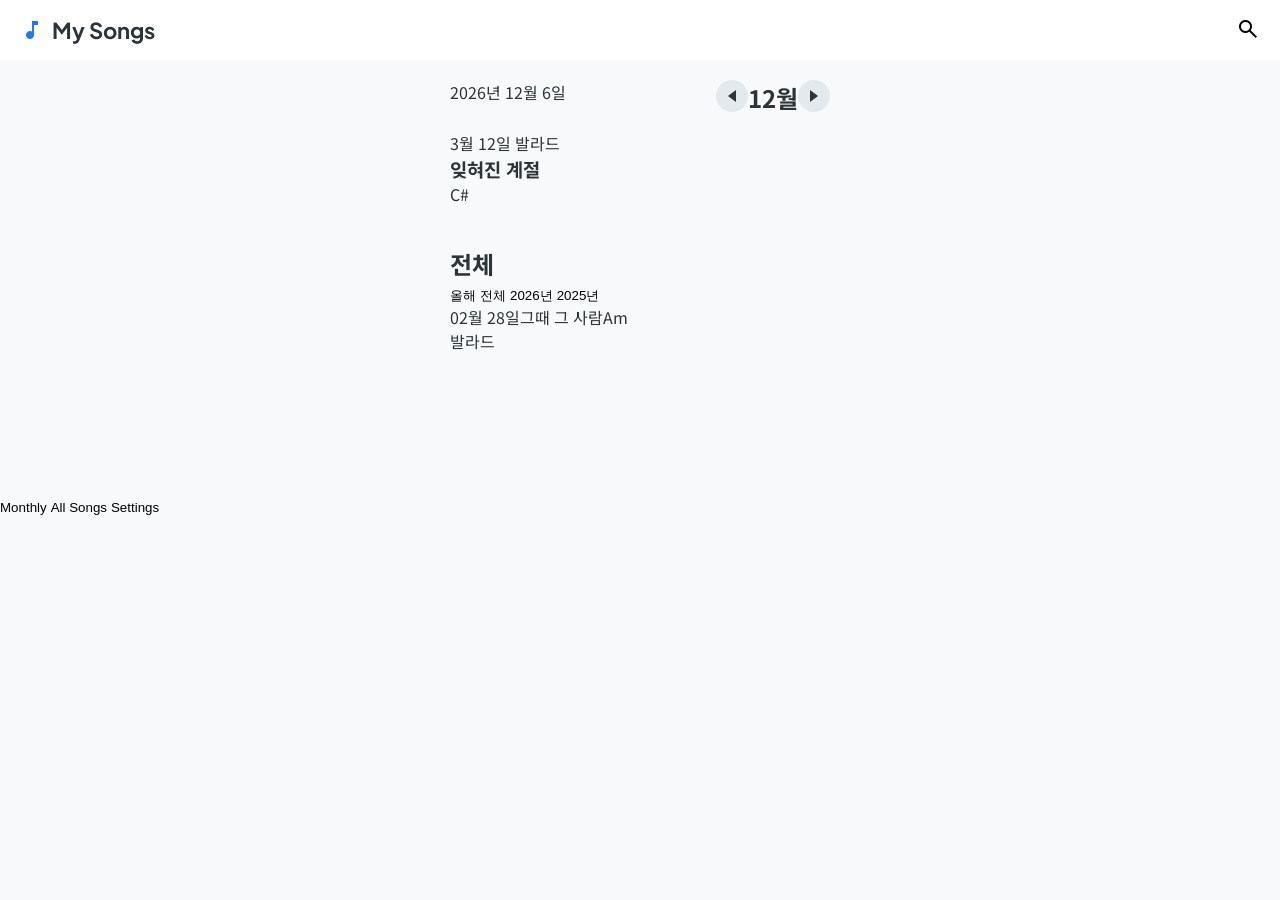
==== ocarina.html @ 4f63441b "index페이지 통로로 수정, 오카리나 페이지파일 생성" ====
<!DOCTYPE html>
<html lang="ko">

<head>
  <meta charset="utf-8" />
  <meta name="viewport" content="width=device-width, initial-scale=1.0" />

  <!-- Fonts -->
  <link
    href="https://fonts.googleapis.com/css2?family=Plus+Jakarta+Sans:wght@700;800&family=Noto+Sans+KR:wght@400;500;700&display=swap"
    rel="stylesheet" />
  <link href="https://fonts.googleapis.com/css2?family=Material+Symbols+Outlined" rel="stylesheet" />

  <link rel="stylesheet" href="css/reset.css" />
  <link rel="stylesheet" href="css/common.css" />
  <link rel="stylesheet" href="css/ocarina.css" />
</head>

<body>

  <header class="header">
    <div class="header-left">
      <span class="material-symbols-outlined icon">music_note</span>
      <h1>My Songs</h1>
    </div>
    <button class="icon-btn">
      <span class="material-symbols-outlined">search</span>
    </button>
  </header>

  <main class="container">

    <!-- 이번 달 -->
    <section>
      <div class="section-header">
        <span id="today-date">2026년 3월 23일</span>
        <div class="row">
          <span class="triangle-left"></span>
          <h2 id="this-month">3월</h2>
          <span class="triangle-right"></span>
        </div>
      </div>

      <div class="card-list">
        <div class="song-card">
          <div>
            <div class="meta">
              <span class="date">3월 12일</span>
              <span class="badge">발라드</span>
            </div>
            <h3>잊혀진 계절</h3>
          </div>
          <span class="key">C#</span>
        </div>
      </div>
    </section>

    <!-- 전체 -->
    <section class="all-section">
      <h2>전체</h2>

      <div class="tabs">
        <button class="active">올해</button>
        <button>전체</button>
        <button>2026년</button>
        <button>2025년</button>
      </div>

      <div class="table-list">
        <div class="row">
          <div class="col-left">
            <p class="date">02월 28일</p>
            <p class="genre">발라드</p>
          </div>
          <div class="col-center">그때 그 사람</div>
          <div class="col-right">Am</div>
        </div>
      </div>
    </section>

  </main>

  <nav class="bottom-nav">
    <button>Monthly</button>
    <button class="active">All Songs</button>
    <button>Settings</button>
  </nav>

  <script src="js/ocarina.js"></script>
</body>

</html>
---- css/common.css ----
.row {display: flex; flex-direction: row;}
.col {display: flex; flex-direction: column;}
---- css/ocarina.css ----
/* 기본 */
body {
  font-family: "Noto Sans KR", sans-serif;
  margin: 0;
  background: #f8f9fb;
  color: #2c3437;
}

/* 헤더 */
.header {
  position: sticky;
  top: 0;
  background: #fff;
  padding: 16px 20px;
  display: flex;
  justify-content: space-between;
  align-items: center;
}

.header-left {
  display: flex;
  align-items: center;
  gap: 8px;
}

.header h1 {
  font-family: "Plus Jakarta Sans";
  font-size: 22px;
}

.icon {
  color: #2279ed;
}

.icon-btn {
  background: none;
  border: none;
  cursor: pointer;
}

/* 레이아웃 */
.container {
  max-width: 420px;
  margin: 0 auto;
  padding-bottom: 120px;
}

section {
  padding: 20px;
}

.section-header {
  display: flex;
  justify-content: space-between;
  margin-bottom: 16px;
}

/* 공통 아이콘 */
.triangle-left,
.triangle-right {
  width: 32px;
  height: 32px;
  display: inline-flex;
  align-items: center;
  justify-content: center;
  border-radius: 50%;
  background: #e3e9ed;
  position: relative;
  cursor: pointer;
}

/* 삼각형 공통 */
.triangle-left::before,
.triangle-right::before {
  content: "";
  width: 0;
  height: 0;
  border-style: solid;
}

/* 왼쪽 (◀) */
.triangle-left::before {
  border-width: 6px 8px 6px 0;
  border-color: transparent #2c3437 transparent transparent;
}

/* 오른쪽 (▶) */
.triangle-right::before {
  border-width: 6px 0 6px 8px;
  border-color: transparent transparent transparent #2c3437;
}

/* 카드 */
.card-list {
  display: flex;
  flex-direction: column;
  gap: 12px;
}
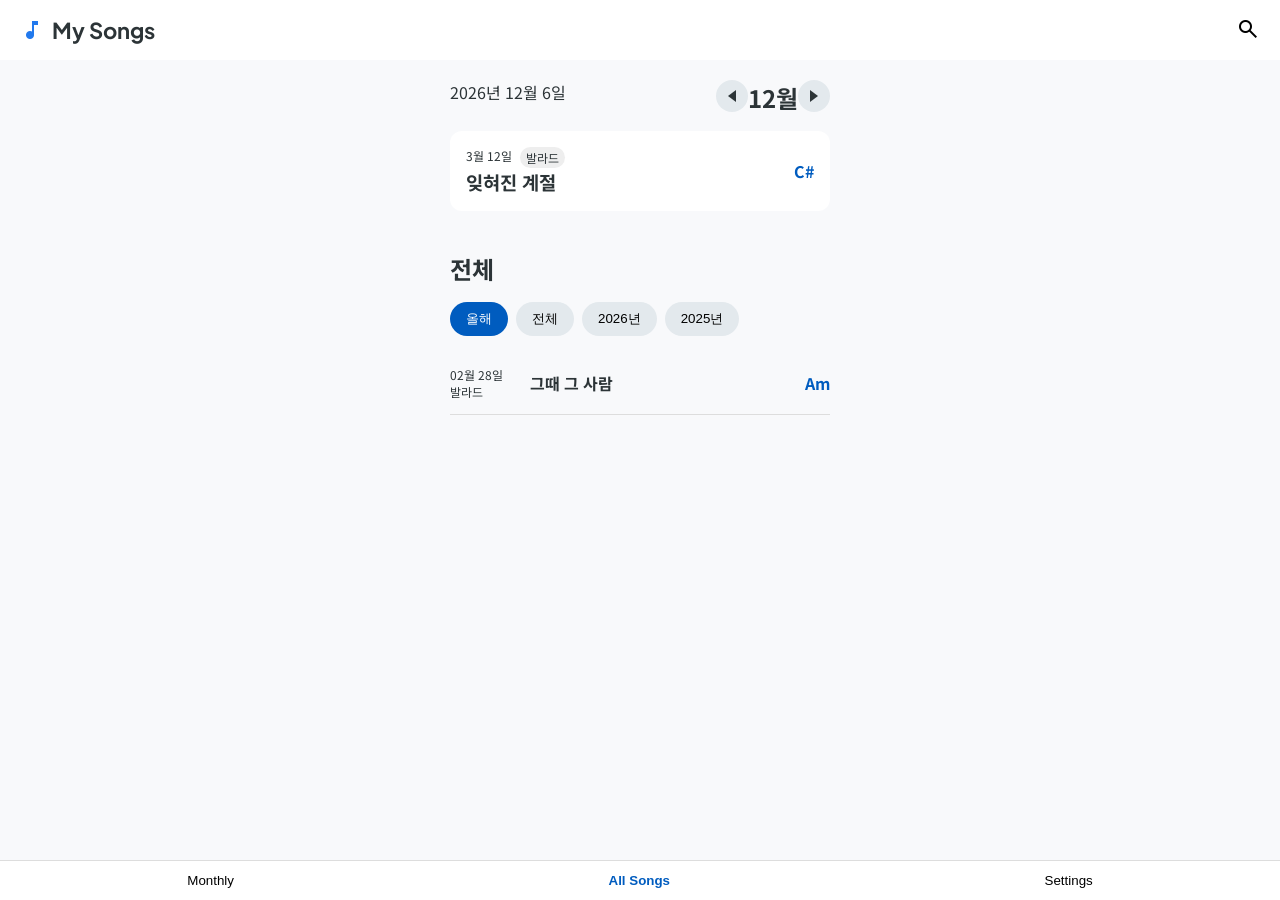
==== commit 47f7270e: "자잘한 수정" ====
--- a/ocarina.html
+++ b/ocarina.html
@@ -33,10 +33,10 @@
     <!-- 이번 달 -->
     <section>
       <div class="section-header">
-        <span id="today-date">2026년 3월 23일</span>
+        <span id="today-date">2026년 9월 17일</span>
         <div class="row">
           <span class="triangle-left"></span>
-          <h2 id="this-month">3월</h2>
+          <h2 id="this-month">9월</h2>
           <span class="triangle-right"></span>
         </div>
       </div>
--- a/css/ocarina.css
+++ b/css/ocarina.css
@@ -90,9 +90,108 @@
   border-color: transparent transparent transparent #2c3437;
 }
 
+/* hover (선택) */
+.triangle-left:hover,
+.triangle-right:hover {
+  background: #d4dbdf;
+}
+
 /* 카드 */
 .card-list {
   display: flex;
   flex-direction: column;
   gap: 12px;
 }
+
+.song-card {
+  background: #fff;
+  padding: 16px;
+  border-radius: 12px;
+  display: flex;
+  justify-content: space-between;
+  align-items: center;
+}
+
+.meta {
+  display: flex;
+  gap: 8px;
+  font-size: 12px;
+}
+
+.badge {
+  background: #eee;
+  padding: 2px 6px;
+  border-radius: 999px;
+}
+
+.key {
+  font-weight: bold;
+  color: #005cbf;
+}
+
+/* 탭 */
+.tabs {
+  display: flex;
+  gap: 8px;
+  overflow-x: auto;
+  margin: 16px 0;
+}
+
+.tabs button {
+  padding: 8px 16px;
+  border-radius: 999px;
+  border: none;
+  background: #e3e9ed;
+  cursor: pointer;
+}
+
+.tabs button.active {
+  background: #005cbf;
+  color: white;
+}
+
+/* 테이블 리스트 */
+.table-list .row {
+  display: flex;
+  align-items: center;
+  padding: 14px 0;
+  border-bottom: 1px solid #ddd;
+}
+
+.col-left {
+  width: 80px;
+  font-size: 12px;
+}
+
+.col-center {
+  flex: 1;
+  font-weight: bold;
+}
+
+.col-right {
+  font-weight: bold;
+  color: #005cbf;
+}
+
+/* 하단 네비 */
+.bottom-nav {
+  position: fixed;
+  bottom: 0;
+  width: 100%;
+  display: flex;
+  justify-content: space-around;
+  background: rgba(255, 255, 255, 0.9);
+  padding: 12px 0;
+  border-top: 1px solid #ddd;
+}
+
+.bottom-nav button {
+  background: none;
+  border: none;
+  cursor: pointer;
+}
+
+.bottom-nav .active {
+  color: #005cbf;
+  font-weight: bold;
+}
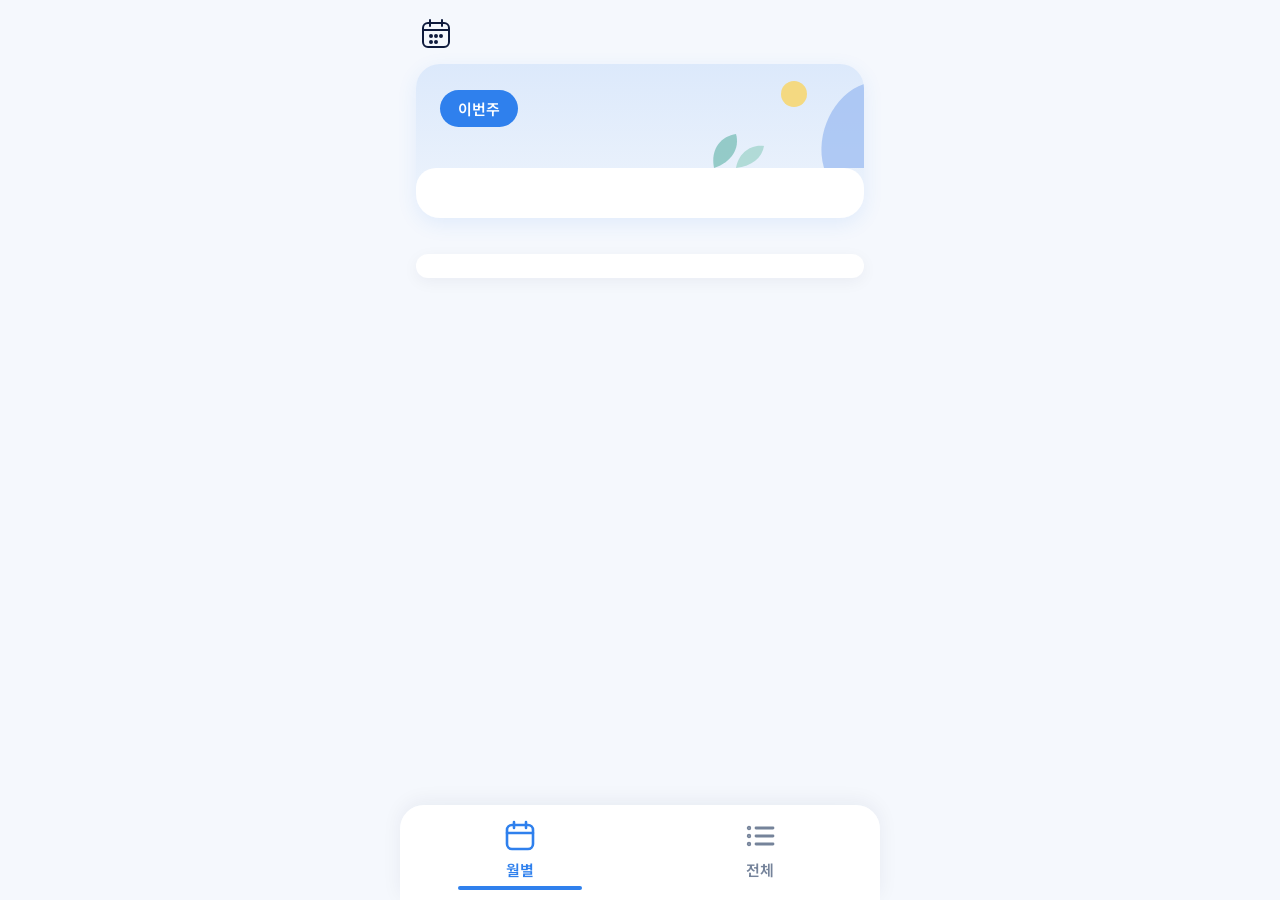
==== commit 775576c9: "오카리나 하는 중" ====
--- a/ocarina.html
+++ b/ocarina.html
@@ -17,73 +17,55 @@
 </head>
 
 <body>
-
-  <header class="header">
-    <div class="header-left">
-      <span class="material-symbols-outlined icon">music_note</span>
-      <h1>My Songs</h1>
-    </div>
-    <button class="icon-btn">
-      <span class="material-symbols-outlined">search</span>
-    </button>
+  <header class="top">
+    <svg viewBox="0 0 32 32" fill="none" stroke="#0f1b3d" stroke-width="2" stroke-linecap="round" aria-hidden="true">
+      <rect x="3" y="5" width="26" height="24" rx="5" />
+      <path d="M10 2v6M22 2v6M3 12h26" />
+      <circle cx="11" cy="18" r="1" fill="#0f1b3d" />
+      <circle cx="16" cy="18" r="1" fill="#0f1b3d" />
+      <circle cx="21" cy="18" r="1" fill="#0f1b3d" />
+      <circle cx="11" cy="24" r="1" fill="#0f1b3d" />
+      <circle cx="16" cy="24" r="1" fill="#0f1b3d" />
+    </svg>
+    <h1 id="today"></h1>
   </header>
 
-  <main class="container">
+  <section class="hero" id="hero" aria-live="polite">
+    <div class="hero-head">
+      <span class="pill" id="pill">이번주</span>
+      <svg class="deco" viewBox="0 0 190 104" aria-hidden="true">
+        <circle cx="120" cy="30" r="13" fill="#f7d774" opacity=".9" />
+        <path d="M150 104C140 70 160 30 190 20V104Z" fill="#9dbdf2" opacity=".75" />
+        <path d="M40 104C36 84 48 72 62 70C66 84 58 98 40 104Z" fill="#86c5c0" opacity=".85" />
+        <path d="M62 104C64 90 76 80 90 82C88 94 78 102 62 104Z" fill="#a9d7d2" opacity=".85" />
+      </svg>
+    </div>
+    <div class="hero-body" id="heroBody"></div>
+  </section>
 
-    <!-- 이번 달 -->
-    <section>
-      <div class="section-header">
-        <span id="today-date">2026년 9월 17일</span>
-        <div class="row">
-          <span class="triangle-left"></span>
-          <h2 id="this-month">9월</h2>
-          <span class="triangle-right"></span>
-        </div>
-      </div>
+  <nav class="months" id="months" aria-label="월 선택"></nav>
 
-      <div class="card-list">
-        <div class="song-card">
-          <div>
-            <div class="meta">
-              <span class="date">3월 12일</span>
-              <span class="badge">발라드</span>
-            </div>
-            <h3>잊혀진 계절</h3>
-          </div>
-          <span class="key">C#</span>
-        </div>
-      </div>
-    </section>
+  <main class="list" id="list"></main>
 
-    <!-- 전체 -->
-    <section class="all-section">
-      <h2>전체</h2>
-
-      <div class="tabs">
-        <button class="active">올해</button>
-        <button>전체</button>
-        <button>2026년</button>
-        <button>2025년</button>
-      </div>
-
-      <div class="table-list">
-        <div class="row">
-          <div class="col-left">
-            <p class="date">02월 28일</p>
-            <p class="genre">발라드</p>
-          </div>
-          <div class="col-center">그때 그 사람</div>
-          <div class="col-right">Am</div>
-        </div>
-      </div>
-    </section>
-
-  </main>
-
-  <nav class="bottom-nav">
-    <button>Monthly</button>
-    <button class="active">All Songs</button>
-    <button>Settings</button>
+  <nav class="tabs" aria-label="보기 방식">
+    <button class="tab on" id="tabMonth" data-view="month">
+      <svg viewBox="0 0 34 34" fill="none" stroke="currentColor" stroke-width="2.6" stroke-linecap="round"
+        aria-hidden="true">
+        <rect x="4" y="6" width="26" height="24" rx="5" />
+        <path d="M11 3v6M23 3v6M4 14h26" />
+      </svg>
+      월별
+    </button>
+    <button class="tab" id="tabAll" data-view="all">
+      <svg viewBox="0 0 34 34" fill="none" stroke="currentColor" stroke-width="2.8" stroke-linecap="round"
+        aria-hidden="true">
+        <path d="M13 9h17M13 17h17M13 25h17" />
+        <circle cx="6" cy="9" r=".8" fill="currentColor" />
+        <circle cx="6" cy="17" r=".8" fill="currentColor" />
+        <circle cx="6" cy="25" r=".8" fill="currentColor" />
+      </svg>
+      전체
+    </button>
   </nav>
 
   <script src="js/ocarina.js"></script>
--- a/css/ocarina.css
+++ b/css/ocarina.css
@@ -1,197 +1,433 @@
-/* 기본 */
+:root {
+  --bg: #f5f8fd;
+  --card: #fff;
+  --ink: #0f1b3d;
+  --sub: #8391a7;
+  --line: #eef1f6;
+  --blue: #2f80ed;
+  --chip: #eef2f8;
+  --red: #f0443a;
+}
+* {
+  box-sizing: border-box;
+  margin: 0;
+  padding: 0;
+  -webkit-tap-highlight-color: transparent;
+}
+html,
 body {
-  font-family: "Noto Sans KR", sans-serif;
-  margin: 0;
-  background: #f8f9fb;
-  color: #2c3437;
+  background: var(--bg);
+}
+body {
+  font-family:
+    Pretendard,
+    -apple-system,
+    "Apple SD Gothic Neo",
+    "Noto Sans KR",
+    sans-serif;
+  color: var(--ink);
+  max-width: 480px;
+  margin: 0 auto;
+  min-height: 100vh;
+  padding: 0 16px calc(96px + env(safe-area-inset-bottom));
+}
+button {
+  font: inherit;
+  color: inherit;
+  background: none;
+  border: 0;
+  cursor: pointer;
+}
+a {
+  color: inherit;
+  text-decoration: none;
 }
 
-/* 헤더 */
-.header {
-  position: sticky;
-  top: 0;
-  background: #fff;
-  padding: 16px 20px;
-  display: flex;
-  justify-content: space-between;
-  align-items: center;
-}
-
-.header-left {
-  display: flex;
-  align-items: center;
-  gap: 8px;
-}
-
-.header h1 {
-  font-family: "Plus Jakarta Sans";
-  font-size: 22px;
-}
-
-.icon {
-  color: #2279ed;
-}
-
-.icon-btn {
-  background: none;
-  border: none;
-  cursor: pointer;
-}
-
-/* 레이아웃 */
-.container {
-  max-width: 420px;
-  margin: 0 auto;
-  padding-bottom: 120px;
-}
-
-section {
-  padding: 20px;
-}
-
-.section-header {
-  display: flex;
-  justify-content: space-between;
-  margin-bottom: 16px;
-}
-
-/* 공통 아이콘 */
-.triangle-left,
-.triangle-right {
+/* header */
+.top {
+  display: flex;
+  align-items: center;
+  gap: 14px;
+  padding: calc(18px + env(safe-area-inset-top)) 4px 14px;
+}
+.top svg {
   width: 32px;
   height: 32px;
-  display: inline-flex;
-  align-items: center;
-  justify-content: center;
+  flex: none;
+}
+.top h1 {
+  font-size: 22px;
+  font-weight: 700;
+  letter-spacing: -0.02em;
+}
+
+/* hero card */
+.hero {
+  border-radius: 24px;
+  overflow: hidden;
+  background: linear-gradient(180deg, #dce9fb, #eef4fc);
+  box-shadow: 0 6px 20px rgba(47, 128, 237, 0.1);
+  position: relative;
+}
+.hero-head {
+  height: 104px;
+  padding: 26px 24px 0;
+  position: relative;
+}
+.pill {
+  display: inline-block;
+  background: var(--blue);
+  color: #fff;
+  font-size: 15px;
+  font-weight: 600;
+  padding: 8px 18px;
+  border-radius: 999px;
+}
+.deco {
+  position: absolute;
+  right: 0;
+  top: 0;
+  width: 190px;
+  height: 104px;
+}
+.hero-body {
+  background: #fff;
+  margin: 0;
+  border-radius: 20px;
+  padding: 26px 24px 24px;
+  position: relative;
+}
+.hero-meta {
+  display: flex;
+  justify-content: space-between;
+  align-items: center;
+  color: var(--sub);
+  font-size: 17px;
+}
+.ev {
+  color: var(--red);
+  font-weight: 600;
+}
+.hero-title {
+  font-size: 32px;
+  font-weight: 600;
+  letter-spacing: -0.02em;
+  margin: 22px 0 22px;
+  line-height: 1.2;
+  word-break: keep-all;
+}
+.hero-foot {
+  display: flex;
+  justify-content: space-between;
+  align-items: center;
+  gap: 8px;
+}
+.jang {
+  background: #dffcfc;
+  font-size: 19px;
+  font-weight: 600;
+  padding: 8px 14px;
+  border-radius: 999px;
+  white-space: nowrap;
+}
+.jang:empty {
+  visibility: hidden;
+}
+.btns {
+  display: flex;
+  gap: 10px;
+}
+.btn {
+  display: flex;
+  align-items: center;
+  gap: 8px;
+  border: 1.5px solid #c7ccd6;
+  border-radius: 9px;
+  padding: 9px 14px;
+  font-size: 17px;
+  font-weight: 500;
+  background: #fff;
+}
+.btn svg {
+  width: 22px;
+  height: 22px;
+}
+.btn[aria-disabled="true"] {
+  opacity: 0.35;
+  pointer-events: none;
+}
+.empty-hero {
+  color: var(--sub);
+  font-size: 17px;
+  padding: 20px 0;
+}
+
+/* month chips */
+.months {
+  display: grid;
+  grid-template-columns: repeat(6, 1fr);
+  gap: 9px;
+  margin: 18px 0;
+}
+.months.off {
+  display: none;
+}
+.m {
+  background: var(--chip);
+  color: #71809a;
+  font-size: 15px;
+  font-weight: 500;
+  padding: 14px 0;
+  border-radius: 999px;
+}
+.m.on {
+  background: var(--blue);
+  color: #fff;
+  font-weight: 700;
+  box-shadow: 0 4px 12px rgba(47, 128, 237, 0.35);
+}
+.m:focus-visible,
+.item:focus-visible,
+.tab:focus-visible,
+.btn:focus-visible {
+  outline: 2px solid var(--blue);
+  outline-offset: 2px;
+}
+
+/* list */
+.list {
+  background: #fff;
+  border-radius: 20px;
+  padding: 18px 20px 6px;
+  box-shadow: 0 4px 16px rgba(15, 27, 61, 0.05);
+}
+.list-head {
+  display: flex;
+  justify-content: space-between;
+  align-items: baseline;
+  margin-bottom: 6px;
+}
+.list-head h2 {
+  font-size: 20px;
+  font-weight: 700;
+}
+.list-head span {
+  font-size: 14px;
+  color: var(--sub);
+}
+.grp {
+  font-size: 14px;
+  font-weight: 700;
+  color: var(--blue);
+  padding: 14px 0 4px;
+}
+.item {
+  display: flex;
+  align-items: center;
+  gap: 14px;
+  width: 100%;
+  text-align: left;
+  padding: 16px 0;
+  border-bottom: 1px solid var(--line);
+}
+.item:last-child {
+  border-bottom: 0;
+}
+.day {
+  width: 56px;
+  height: 56px;
   border-radius: 50%;
-  background: #e3e9ed;
-  position: relative;
-  cursor: pointer;
+  flex: none;
+  display: grid;
+  place-items: center;
+  font-size: 22px;
+  font-weight: 600;
+}
+.wd {
+  width: 22px;
+  font-size: 15px;
+  color: #4a566d;
+  flex: none;
+}
+.txt {
+  flex: 1;
+  min-width: 0;
+}
+.txt b {
+  display: block;
+  font-size: 18px;
+  font-weight: 600;
+  letter-spacing: -0.01em;
+  white-space: nowrap;
+  overflow: hidden;
+  text-overflow: ellipsis;
+}
+.txt small {
+  display: block;
+  font-size: 14px;
+  color: var(--sub);
+  margin-top: 5px;
+}
+.txt .e {
+  color: var(--red);
+}
+.chev {
+  width: 22px;
+  height: 22px;
+  color: #8a97ad;
+  flex: none;
+}
+.item.cur .txt b {
+  color: var(--blue);
+}
+.msg {
+  padding: 36px 0;
+  text-align: center;
+  color: var(--sub);
+  font-size: 15px;
+  line-height: 1.6;
+}
+.msg button {
+  margin-top: 12px;
+  color: var(--blue);
+  font-weight: 600;
+}
+.c0 {
+  background: #e3eefe;
+  color: #2f6fd6;
+}
+.c1 {
+  background: #dff5ea;
+  color: #1f8a58;
+}
+.c2 {
+  background: #ebe6fd;
+  color: #5a3fd0;
+}
+.c3 {
+  background: #fde9d8;
+  color: #7a3a0b;
+}
+.c4 {
+  background: #d8f2f0;
+  color: #137a76;
 }
 
-/* 삼각형 공통 */
-.triangle-left::before,
-.triangle-right::before {
-  content: "";
-  width: 0;
-  height: 0;
-  border-style: solid;
-}
-
-/* 왼쪽 (◀) */
-.triangle-left::before {
-  border-width: 6px 8px 6px 0;
-  border-color: transparent #2c3437 transparent transparent;
-}
-
-/* 오른쪽 (▶) */
-.triangle-right::before {
-  border-width: 6px 0 6px 8px;
-  border-color: transparent transparent transparent #2c3437;
-}
-
-/* hover (선택) */
-.triangle-left:hover,
-.triangle-right:hover {
-  background: #d4dbdf;
-}
-
-/* 카드 */
-.card-list {
-  display: flex;
-  flex-direction: column;
-  gap: 12px;
-}
-
-.song-card {
-  background: #fff;
-  padding: 16px;
-  border-radius: 12px;
-  display: flex;
-  justify-content: space-between;
-  align-items: center;
-}
-
-.meta {
-  display: flex;
-  gap: 8px;
-  font-size: 12px;
-}
-
-.badge {
-  background: #eee;
-  padding: 2px 6px;
-  border-radius: 999px;
-}
-
-.key {
-  font-weight: bold;
-  color: #005cbf;
-}
-
-/* 탭 */
+/* bottom tabs */
 .tabs {
-  display: flex;
-  gap: 8px;
-  overflow-x: auto;
-  margin: 16px 0;
-}
-
-.tabs button {
-  padding: 8px 16px;
-  border-radius: 999px;
-  border: none;
-  background: #e3e9ed;
-  cursor: pointer;
-}
-
-.tabs button.active {
-  background: #005cbf;
-  color: white;
-}
-
-/* 테이블 리스트 */
-.table-list .row {
-  display: flex;
-  align-items: center;
-  padding: 14px 0;
-  border-bottom: 1px solid #ddd;
-}
-
-.col-left {
-  width: 80px;
-  font-size: 12px;
-}
-
-.col-center {
-  flex: 1;
-  font-weight: bold;
-}
-
-.col-right {
-  font-weight: bold;
-  color: #005cbf;
-}
-
-/* 하단 네비 */
-.bottom-nav {
   position: fixed;
+  left: 50%;
+  transform: translateX(-50%);
   bottom: 0;
   width: 100%;
-  display: flex;
-  justify-content: space-around;
-  background: rgba(255, 255, 255, 0.9);
-  padding: 12px 0;
-  border-top: 1px solid #ddd;
-}
-
-.bottom-nav button {
-  background: none;
-  border: none;
-  cursor: pointer;
-}
-
-.bottom-nav .active {
-  color: #005cbf;
-  font-weight: bold;
-}
+  max-width: 480px;
+  display: grid;
+  grid-template-columns: 1fr 1fr;
+  background: rgba(255, 255, 255, 0.94);
+  backdrop-filter: blur(10px);
+  border-radius: 24px 24px 0 0;
+  box-shadow: 0 -4px 20px rgba(15, 27, 61, 0.06);
+  padding: 14px 0 calc(12px + env(safe-area-inset-bottom));
+}
+.tab {
+  display: flex;
+  flex-direction: column;
+  align-items: center;
+  gap: 6px;
+  color: #75839a;
+  font-size: 15px;
+  font-weight: 600;
+  position: relative;
+  padding-bottom: 8px;
+}
+.tab svg {
+  width: 34px;
+  height: 34px;
+}
+.tab.on {
+  color: var(--blue);
+}
+.tab.on::after {
+  content: "";
+  position: absolute;
+  bottom: -2px;
+  width: 124px;
+  height: 4px;
+  border-radius: 4px;
+  background: var(--blue);
+}
+@media (prefers-reduced-motion: no-preference) {
+  .hero-body,
+  .list {
+    transition: opacity 0.2s;
+  }
+  .loading {
+    opacity: 0.5;
+  }
+}
+.song + .song {
+  margin-top: 22px;
+  padding-top: 22px;
+  border-top: 1px solid var(--line);
+}
+.song .hero-title {
+  margin: 18px 0 18px;
+}
+.btn:disabled {
+  opacity: 0.35;
+  cursor: default;
+}
+.overlay {
+  position: fixed;
+  inset: 0;
+  z-index: 100;
+  background: rgba(10, 16, 32, 0.72);
+  display: grid;
+  place-items: center;
+  padding: 16px;
+}
+.overlay img.box {
+  max-width: 100%;
+  max-height: 92vh;
+  border-radius: 10px;
+  background: #fff;
+}
+.box.confirm {
+  background: #fff;
+  border-radius: 16px;
+  padding: 24px;
+  max-width: 290px;
+  text-align: center;
+}
+.box.confirm p {
+  font-size: 15px;
+  line-height: 1.6;
+  margin-bottom: 20px;
+}
+.box.confirm .row {
+  display: flex;
+  gap: 8px;
+}
+.box.confirm button {
+  flex: 1;
+  padding: 11px 0;
+  border: 1px solid #d9dee8;
+  border-radius: 10px;
+  background: #fff;
+  font-weight: 600;
+}
+.box.confirm button.ok {
+  background: var(--ink);
+  border-color: var(--ink);
+  color: #fff;
+}
+.box.player {
+  width: min(92vw, 360px);
+}
+.box.player iframe {
+  width: 100%;
+  aspect-ratio: 16/9;
+  border: 0;
+  border-radius: 10px;
+  display: block;
+}
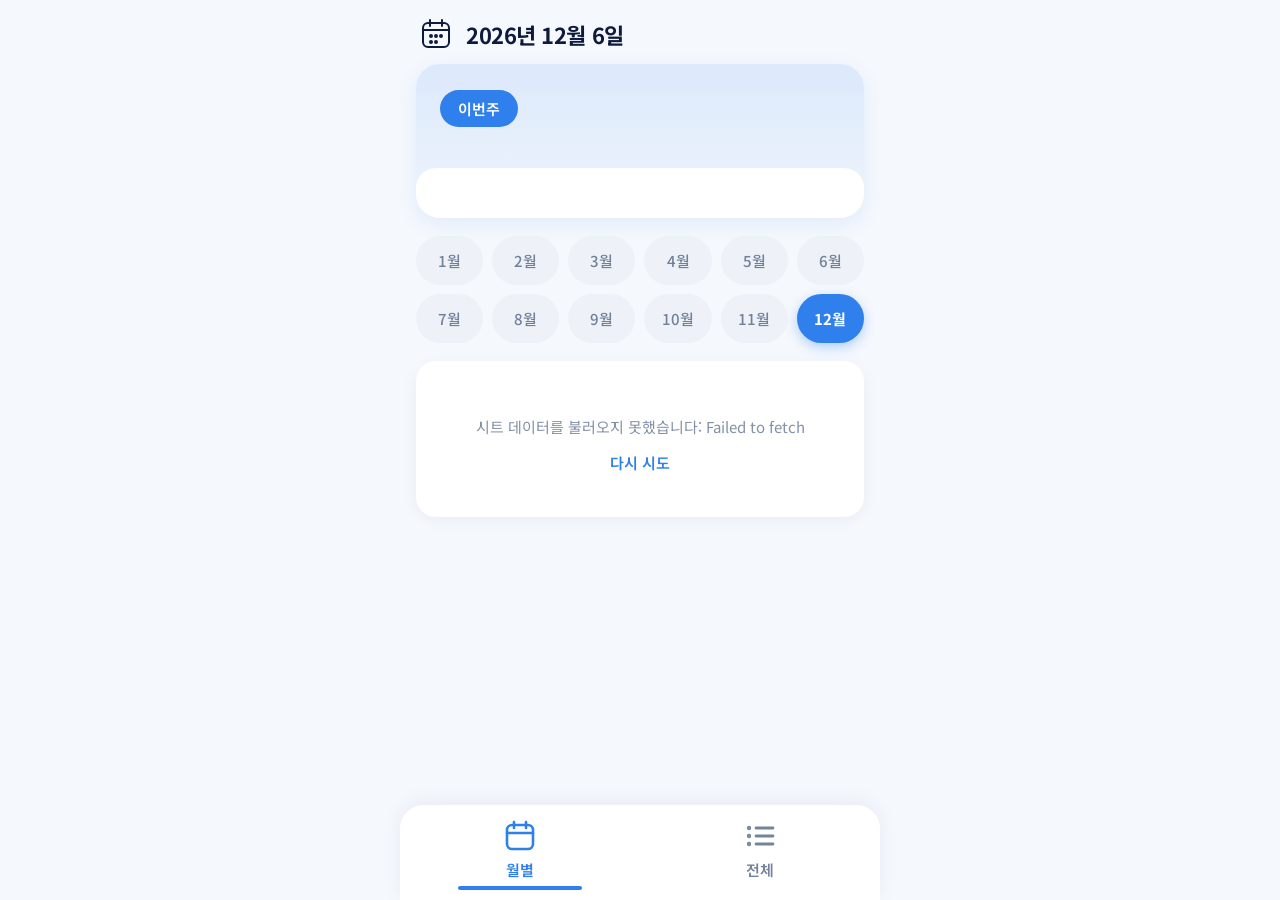
==== commit 9396d297: "오카리나 페이지 날짜, 제목, 종류" ====
--- a/ocarina.html
+++ b/ocarina.html
@@ -30,22 +30,31 @@
     <h1 id="today"></h1>
   </header>
 
-  <section class="hero" id="hero" aria-live="polite">
-    <div class="hero-head">
+  <section class="this-week" id="this-week" aria-live="polite">
+    <div class="this-week-head">
       <span class="pill" id="pill">이번주</span>
-      <svg class="deco" viewBox="0 0 190 104" aria-hidden="true">
-        <circle cx="120" cy="30" r="13" fill="#f7d774" opacity=".9" />
-        <path d="M150 104C140 70 160 30 190 20V104Z" fill="#9dbdf2" opacity=".75" />
-        <path d="M40 104C36 84 48 72 62 70C66 84 58 98 40 104Z" fill="#86c5c0" opacity=".85" />
-        <path d="M62 104C64 90 76 80 90 82C88 94 78 102 62 104Z" fill="#a9d7d2" opacity=".85" />
-      </svg>
     </div>
-    <div class="hero-body" id="heroBody"></div>
+    <div class="this-week-body" id="thisWeekBody"></div>
   </section>
 
-  <nav class="months" id="months" aria-label="월 선택"></nav>
+  <nav class="months" id="months" aria-label="월 선택">
+    <ul class="months-chips" id="monthsChips">
+      <li class="chip" data-month="1">1월</li>
+      <li class="chip" data-month="2">2월</li>
+      <li class="chip" data-month="3">3월</li>
+      <li class="chip" data-month="4">4월</li>
+      <li class="chip" data-month="5">5월</li>
+      <li class="chip" data-month="6">6월</li>
+      <li class="chip" data-month="7">7월</li>
+      <li class="chip" data-month="8">8월</li>
+      <li class="chip" data-month="9">9월</li>
+      <li class="chip" data-month="10">10월</li>
+      <li class="chip" data-month="11">11월</li>
+      <li class="chip" data-month="12">12월</li>
+    </ul>
+  </nav>
 
-  <main class="list" id="list"></main>
+  <main class="list" id="monthList"></main>
 
   <nav class="tabs" aria-label="보기 방식">
     <button class="tab on" id="tabMonth" data-view="month">
--- a/css/ocarina.css
+++ b/css/ocarina.css
@@ -61,15 +61,15 @@
   letter-spacing: -0.02em;
 }
 
-/* hero card */
-.hero {
+/* this-week card */
+.this-week {
   border-radius: 24px;
   overflow: hidden;
   background: linear-gradient(180deg, #dce9fb, #eef4fc);
   box-shadow: 0 6px 20px rgba(47, 128, 237, 0.1);
   position: relative;
 }
-.hero-head {
+.this-week-head {
   height: 104px;
   padding: 26px 24px 0;
   position: relative;
@@ -90,14 +90,14 @@
   width: 190px;
   height: 104px;
 }
-.hero-body {
+.this-week-body {
   background: #fff;
   margin: 0;
   border-radius: 20px;
   padding: 26px 24px 24px;
   position: relative;
 }
-.hero-meta {
+.this-week-meta {
   display: flex;
   justify-content: space-between;
   align-items: center;
@@ -108,7 +108,7 @@
   color: var(--red);
   font-weight: 600;
 }
-.hero-title {
+.this-week-title {
   font-size: 32px;
   font-weight: 600;
   letter-spacing: -0.02em;
@@ -116,7 +116,7 @@
   line-height: 1.2;
   word-break: keep-all;
 }
-.hero-foot {
+.this-week-foot {
   display: flex;
   justify-content: space-between;
   align-items: center;
@@ -156,23 +156,24 @@
   opacity: 0.35;
   pointer-events: none;
 }
-.empty-hero {
+.empty-this-week {
   color: var(--sub);
   font-size: 17px;
   padding: 20px 0;
 }
 
 /* month chips */
-.months {
+.months-chips {
   display: grid;
   grid-template-columns: repeat(6, 1fr);
   gap: 9px;
   margin: 18px 0;
+  text-align: center;
 }
 .months.off {
   display: none;
 }
-.m {
+.chip {
   background: var(--chip);
   color: #71809a;
   font-size: 15px;
@@ -180,13 +181,13 @@
   padding: 14px 0;
   border-radius: 999px;
 }
-.m.on {
+.chip.on {
   background: var(--blue);
   color: #fff;
   font-weight: 700;
   box-shadow: 0 4px 12px rgba(47, 128, 237, 0.35);
 }
-.m:focus-visible,
+.chip:focus-visible,
 .item:focus-visible,
 .tab:focus-visible,
 .btn:focus-visible {
@@ -357,7 +358,7 @@
   background: var(--blue);
 }
 @media (prefers-reduced-motion: no-preference) {
-  .hero-body,
+  .this-week-body,
   .list {
     transition: opacity 0.2s;
   }
@@ -370,7 +371,7 @@
   padding-top: 22px;
   border-top: 1px solid var(--line);
 }
-.song .hero-title {
+.song .this-week-title {
   margin: 18px 0 18px;
 }
 .btn:disabled {
@@ -431,3 +432,52 @@
   border-radius: 10px;
   display: block;
 }
+
+/* loading popup */
+.loading-overlay {
+  position: fixed;
+  inset: 0;
+  z-index: 200;
+  display: grid;
+  place-items: center;
+  background: var(--bg);
+  opacity: 1;
+  transition: opacity 0.25s;
+}
+.loading-overlay.hide {
+  opacity: 0;
+  pointer-events: none;
+}
+.loading-box {
+  display: flex;
+  flex-direction: column;
+  align-items: center;
+  gap: 16px;
+  background: var(--card);
+  border-radius: 20px;
+  padding: 32px 40px;
+  box-shadow: 0 6px 20px rgba(47, 128, 237, 0.12);
+}
+.loading-spinner {
+  width: 40px;
+  height: 40px;
+  border: 4px solid var(--chip);
+  border-top-color: var(--blue);
+  border-radius: 50%;
+  animation: spin 0.8s linear infinite;
+}
+.loading-box p {
+  font-size: 15px;
+  font-weight: 500;
+  color: var(--sub);
+}
+@keyframes spin {
+  to {
+    transform: rotate(360deg);
+  }
+}
+@media (prefers-reduced-motion: reduce) {
+  .loading-spinner {
+    animation-duration: 2s;
+  }
+}
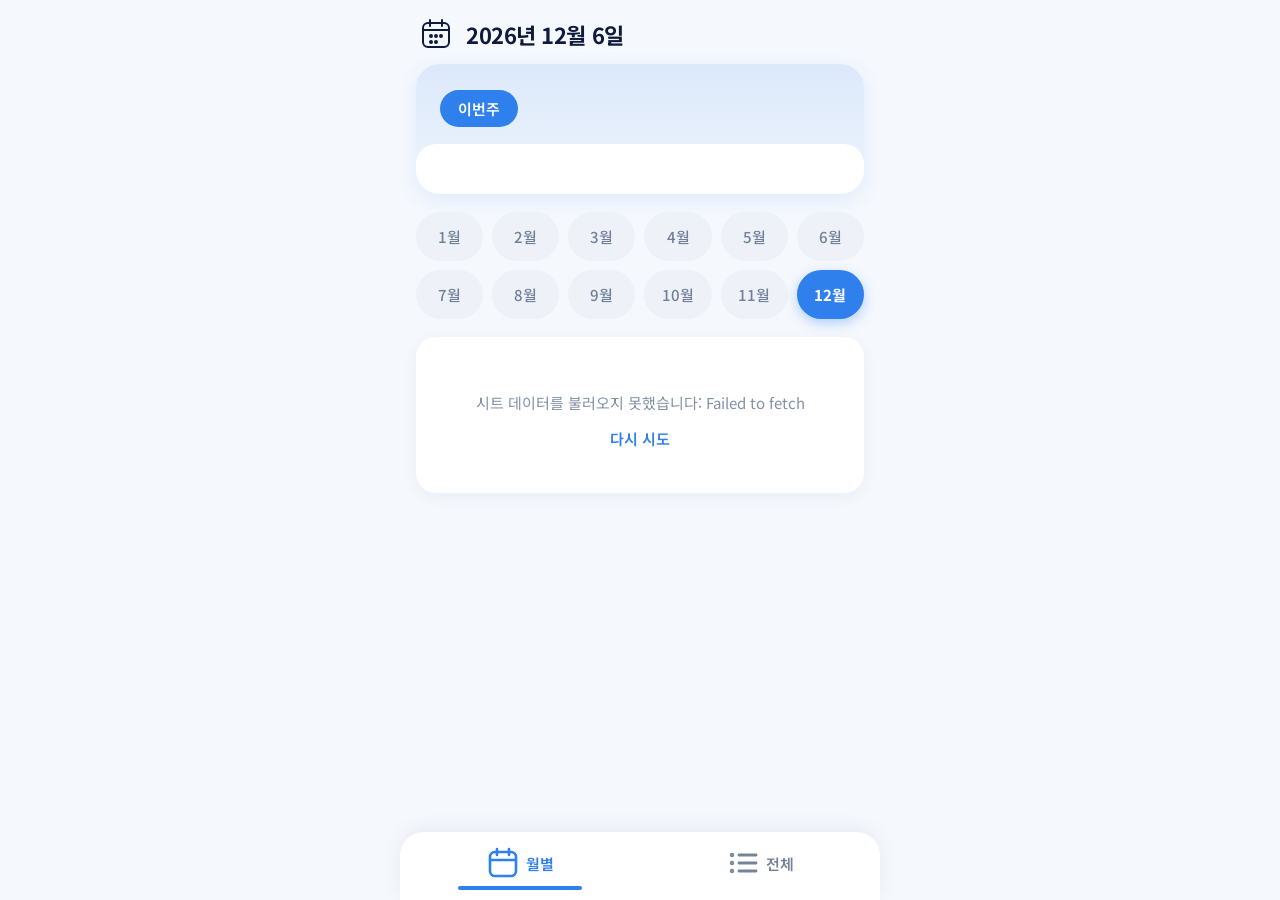
==== commit 9cfa6971: "오카리나 바텀탭 위치 수정" ====
--- a/ocarina.html
+++ b/ocarina.html
@@ -3,11 +3,12 @@
 
 <head>
   <meta charset="utf-8" />
-  <meta name="viewport" content="width=device-width, initial-scale=1.0" />
+  <meta name="viewport" content="width=device-width, initial-scale=1.0, viewport-fit=cover" />
 
   <!-- Fonts -->
   <link
-    href="https://fonts.googleapis.com/css2?family=Plus+Jakarta+Sans:wght@700;800&family=Noto+Sans+KR:wght@400;500;700&display=swap"
+    href="
+    https://fonts.googleapis.com/css2?family=Plus+Jakarta+Sans:wght@700;800&family=Noto+Sans+KR:wght@400;500;700&display=swap"
     rel="stylesheet" />
   <link href="https://fonts.googleapis.com/css2?family=Material+Symbols+Outlined" rel="stylesheet" />
 
--- a/css/ocarina.css
+++ b/css/ocarina.css
@@ -70,7 +70,7 @@
   position: relative;
 }
 .this-week-head {
-  height: 104px;
+  height: 80px;
   padding: 26px 24px 0;
   position: relative;
 }
@@ -109,7 +109,7 @@
   font-weight: 600;
 }
 .this-week-title {
-  font-size: 32px;
+  font-size: 24px;
   font-weight: 600;
   letter-spacing: -0.02em;
   margin: 22px 0 22px;
@@ -332,7 +332,8 @@
 }
 .tab {
   display: flex;
-  flex-direction: column;
+  flex-direction: row;
+  justify-content: center;
   align-items: center;
   gap: 6px;
   color: #75839a;
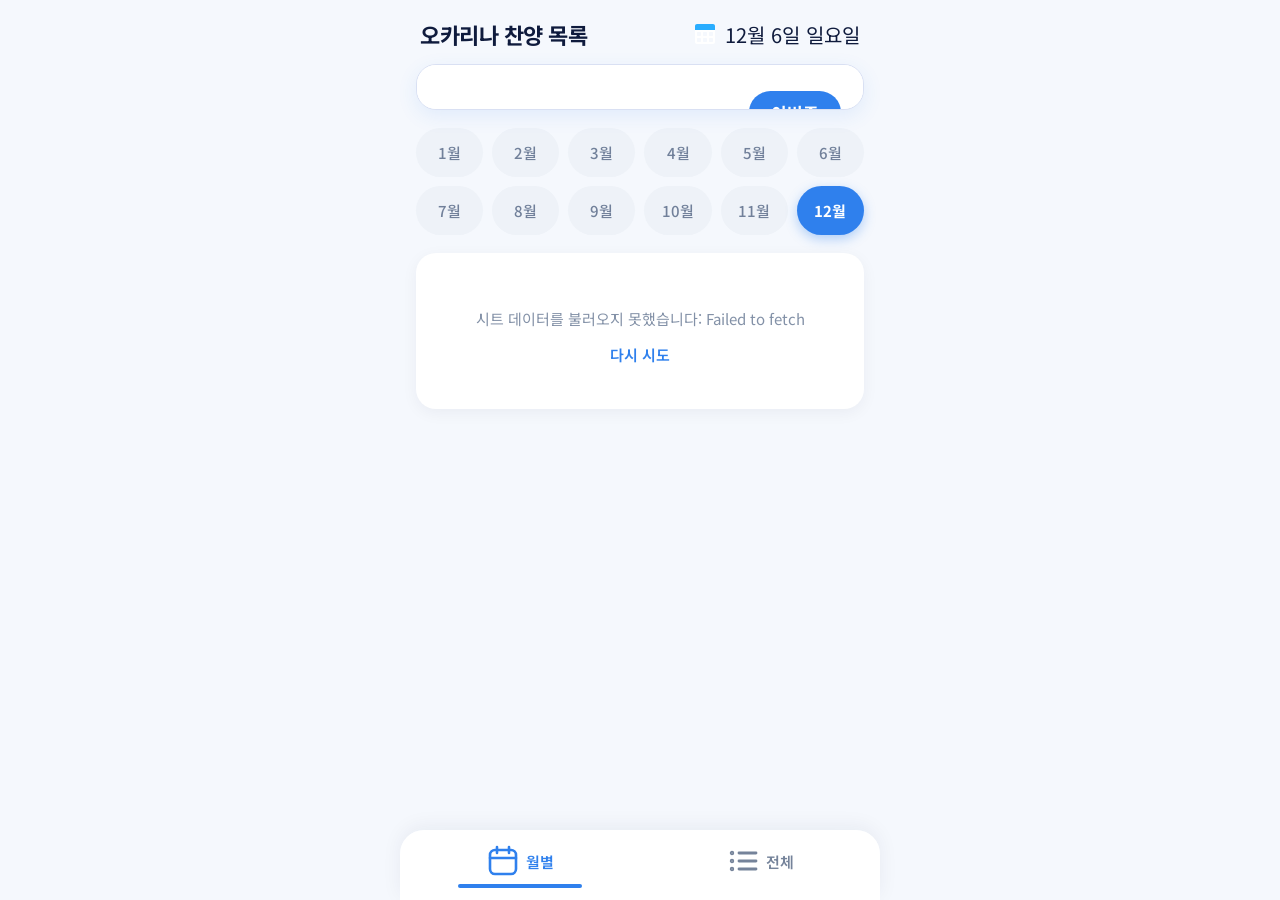
==== commit f48409a3: "이번 주 영역 디자인 변경" ====
--- a/ocarina.html
+++ b/ocarina.html
@@ -18,17 +18,12 @@
 </head>
 
 <body>
-  <header class="top">
-    <svg viewBox="0 0 32 32" fill="none" stroke="#0f1b3d" stroke-width="2" stroke-linecap="round" aria-hidden="true">
-      <rect x="3" y="5" width="26" height="24" rx="5" />
-      <path d="M10 2v6M22 2v6M3 12h26" />
-      <circle cx="11" cy="18" r="1" fill="#0f1b3d" />
-      <circle cx="16" cy="18" r="1" fill="#0f1b3d" />
-      <circle cx="21" cy="18" r="1" fill="#0f1b3d" />
-      <circle cx="11" cy="24" r="1" fill="#0f1b3d" />
-      <circle cx="16" cy="24" r="1" fill="#0f1b3d" />
-    </svg>
-    <h1 id="today"></h1>
+  <header class="top wrap-sb">
+    <h1 id="">오카리나 찬양 목록</h1>
+    <div class="row g-8">
+      <p class="calendar"></p>
+      <h2 id="today"></h2>
+    </div>
   </header>
 
   <section class="this-week" id="this-week" aria-live="polite">
--- a/css/common.css
+++ b/css/common.css
@@ -1,2 +1,21 @@
-.row {display: flex; flex-direction: row;}
-.col {display: flex; flex-direction: column;}
+.row {
+  display: flex;
+  flex-direction: row;
+  align-items: center;
+}
+.col {
+  display: flex;
+  flex-direction: column;
+}
+.g-8 {
+  gap: 8px;
+}
+.wrap-sb {
+  justify-content: space-between;
+}
+/*  */
+.event {
+  font-size: 14px;
+  color: #ff6b6b;
+  font-weight: 500;
+}
--- a/css/ocarina.css
+++ b/css/ocarina.css
@@ -7,6 +7,7 @@
   --blue: #2f80ed;
   --chip: #eef2f8;
   --red: #f0443a;
+  --color: #4a72ce;
 }
 * {
   box-sizing: border-box;
@@ -57,30 +58,42 @@
 }
 .top h1 {
   font-size: 22px;
-  font-weight: 700;
   letter-spacing: -0.02em;
+}
+#today {
+  font-size: 20px;
+  font-weight: 400;
+}
+.calendar {
+  width: 24px;
+  height: 24px;
+  background-image: url(../image/calendar.svg);
 }
 
 /* this-week card */
 .this-week {
-  border-radius: 24px;
+  --tw-line: #e5e8ef;
+  border-radius: 20px;
   overflow: hidden;
-  background: linear-gradient(180deg, #dce9fb, #eef4fc);
+  background: #fff;
+  border: 1px solid #d9e0f3;
   box-shadow: 0 6px 20px rgba(47, 128, 237, 0.1);
   position: relative;
 }
 .this-week-head {
-  height: 80px;
-  padding: 26px 24px 0;
-  position: relative;
+  /* D-day 알약: 카드 우측 상단 */
+  position: absolute;
+  top: 26px;
+  right: 22px;
+  z-index: 1;
 }
 .pill {
   display: inline-block;
   background: var(--blue);
   color: #fff;
-  font-size: 15px;
-  font-weight: 600;
-  padding: 8px 18px;
+  font-size: 17px;
+  font-weight: 700;
+  padding: 9px 22px;
   border-radius: 999px;
 }
 .deco {
@@ -93,8 +106,7 @@
 .this-week-body {
   background: #fff;
   margin: 0;
-  border-radius: 20px;
-  padding: 26px 24px 24px;
+  padding: 22px;
   position: relative;
 }
 .this-week-meta {
@@ -102,18 +114,18 @@
   justify-content: space-between;
   align-items: center;
   color: var(--sub);
-  font-size: 17px;
+  font-size: 18px;
 }
 .ev {
   color: var(--red);
   font-weight: 600;
 }
 .this-week-title {
-  font-size: 24px;
-  font-weight: 600;
+  margin-top: 10px;
+  font-size: 30px;
+  font-weight: 700;
   letter-spacing: -0.02em;
-  margin: 22px 0 22px;
-  line-height: 1.2;
+  line-height: 1.25;
   word-break: keep-all;
 }
 .this-week-foot {
@@ -235,18 +247,18 @@
   border-bottom: 0;
 }
 .day {
-  width: 56px;
-  height: 56px;
+  width: 40px;
+  height: 40px;
   border-radius: 50%;
   flex: none;
   display: grid;
   place-items: center;
-  font-size: 22px;
+  font-size: 18px;
   font-weight: 600;
 }
 .wd {
   width: 22px;
-  font-size: 15px;
+  font-size: 16px;
   color: #4a566d;
   flex: none;
 }
@@ -273,13 +285,29 @@
   color: var(--red);
 }
 .chev {
-  width: 22px;
-  height: 22px;
+  width: 20px;
+  height: 20px;
   color: #8a97ad;
   flex: none;
 }
+.item {
+  position: relative;
+}
+.item.cur::after {
+  content: "";
+  display: inline-block;
+  width: calc(100% + 16px);
+  height: calc(100% - 0px);
+  position: absolute;
+  top: 50%;
+  left: 50%;
+  transform: translate(-50%, -50%);
+  border-radius: 12px;
+  background-color: rgb(47, 128, 237, 0.1);
+  pointer-events: none;
+}
 .item.cur .txt b {
-  color: var(--blue);
+  /* color: var(--blue); */
 }
 .msg {
   padding: 36px 0;
@@ -329,6 +357,8 @@
   border-radius: 24px 24px 0 0;
   box-shadow: 0 -4px 20px rgba(15, 27, 61, 0.06);
   padding: 14px 0 calc(12px + env(safe-area-inset-bottom));
+  padding: 14px 0;
+  z-index: 100;
 }
 .tab {
   display: flex;
@@ -371,9 +401,6 @@
   margin-top: 22px;
   padding-top: 22px;
   border-top: 1px solid var(--line);
-}
-.song .this-week-title {
-  margin: 18px 0 18px;
 }
 .btn:disabled {
   opacity: 0.35;
@@ -482,3 +509,340 @@
     animation-duration: 2s;
   }
 }
+
+.wrap-this-week-title {
+  display: flex;
+  justify-content: space-between;
+  align-items: center;
+  margin: 20px 0;
+}
+
+.key {
+  display: inline-block;
+  width: 44px;
+  height: 20px;
+  background-image: url(../image/flat.svg);
+  background-repeat: no-repeat;
+  background-size: contain;
+  background-position: center right 0;
+  /* shop */
+  &.G {
+    background-image: url(../image/key/sharp_1-G.svg);
+  }
+  &.D {
+    background-image: url(../image/key/sharp_2-D.svg);
+  }
+  &.A {
+    background-image: url(../image/key/sharp_3-A.svg);
+  }
+  &.E {
+    background-image: url(../image/key/sharp_4-E.svg);
+  }
+  /* flat */
+  &.F {
+    background-image: url(../image/key/flat_1-F.svg);
+  }
+  &.Eb {
+    background-image: url(../image/key/flat_2-Eb.svg);
+  }
+  &.Ab {
+    background-image: url(../image/key/flat_3-Ab.svg);
+  }
+  &.Db {
+    background-image: url(../image/key/flat_4-Db.svg);
+  }
+}
+
+button.paper,
+button.play {
+  display: flex;
+  justify-content: center;
+  align-items: center;
+  gap: 8px;
+  padding: 4px 8px;
+  /* background-color: #fff; */
+  border-radius: 4px;
+  border: 1px solid var(--color);
+  color: var(--color);
+  &:disabled {
+    border-color: #aaa;
+    color: #aaa;
+    & :is(.paper-icon, .play-icon) {
+      filter: grayscale(100%);
+      opacity: 0.5;
+    }
+  }
+}
+
+button .paper-icon {
+  width: 20px;
+  height: 16px;
+  background-image: url(../image/paper.svg);
+}
+/* button .paper-icon {
+  background-image: url(../image/paper-thisWeek.svg);
+} */
+
+.image-overlay {
+  position: fixed;
+  inset: 0;
+  z-index: 1000;
+  display: flex;
+  align-items: center;
+  justify-content: center;
+  padding: 16px;
+  background: rgba(0, 0, 0, 0.7);
+}
+
+.image-popup {
+  position: relative;
+  max-width: 100%;
+  max-height: 100%;
+  background: #fff;
+  border-radius: 8px;
+  overflow: hidden;
+}
+
+.image-popup img {
+  display: block;
+  max-width: 100%;
+  max-height: calc(100vh - 32px);
+  object-fit: contain;
+}
+
+.image-close {
+  position: absolute;
+  top: 8px;
+  right: 8px;
+  width: 32px;
+  height: 32px;
+  padding: 0;
+  display: flex;
+  align-items: center;
+  justify-content: center;
+  border: 0;
+  border-radius: 4px;
+  background: rgba(0, 0, 0, 0.6);
+  color: #fff;
+  cursor: pointer;
+}
+
+.image-close:hover {
+  background: rgba(0, 0, 0, 0.8);
+}
+
+/* 재생 버튼 아이콘 크기 (악보 아이콘과 동일) */
+button .play-icon {
+  width: 20px;
+  height: 16px;
+  object-fit: contain;
+}
+
+/* 좁은 화면: 악보/듣기 버튼 글자 숨기고 아이콘만 */
+@media (max-width: 360px) {
+  .this-week-foot .paper-label,
+  .this-week-foot .play-label {
+    display: none;
+  }
+}
+
+/* 월별/전체 목록: 제목 옆 악보·유튜브 아이콘 */
+.title-row {
+  display: flex;
+  align-items: center;
+  justify-content: space-between;
+  gap: 8px;
+}
+.title-row b {
+  flex: 1;
+  min-width: 0;
+}
+.title-row .btns {
+  flex: none;
+  gap: 6px;
+  position: relative;
+  z-index: 1; /* 현재 주 하이라이트(.item.cur::after) 위로 */
+}
+.item button.paper,
+.item button.play {
+  padding: 4px 6px;
+}
+
+/* 이번주 영역: 재생바 */
+.pbar {
+  --p: 0%;
+  flex: 1;
+  min-width: 0;
+  display: flex;
+  align-items: center;
+  gap: 12px;
+}
+.pb-main {
+  flex: 1;
+  min-width: 0;
+}
+.pb-track {
+  position: relative;
+  height: 28px;
+  cursor: pointer;
+  touch-action: none; /* 드래그 중 화면 스크롤 방지 */
+}
+.pb-track::before {
+  /* 전체 길이 (얇은 선) */
+  content: "";
+  position: absolute;
+  left: 0;
+  right: 0;
+  top: 50%;
+  height: 12px;
+  transform: translateY(-50%);
+  border-radius: 6px;
+  background: var(--ink);
+  opacity: 0.2;
+}
+.pb-fill {
+  /* 재생된 구간 (굵은 선) */
+  position: absolute;
+  left: 0;
+  top: 50%;
+  width: var(--p);
+  height: 12px;
+  transform: translateY(-50%);
+  border-radius: 6px;
+  background: var(--ink);
+}
+.pb-thumb {
+  position: absolute;
+  top: 50%;
+  left: var(--p);
+  width: 20px;
+  height: 20px;
+  transform: translate(-50%, -50%);
+  border: 3px solid var(--ink);
+  border-radius: 50%;
+  background: #fff;
+}
+.pb-times {
+  display: flex;
+  justify-content: space-between;
+  margin-top: -2px;
+  font-size: 12px;
+  color: var(--sub);
+  font-variant-numeric: tabular-nums;
+}
+.pb-toggle {
+  flex: none;
+  display: grid;
+  place-items: center;
+  width: 44px;
+  height: 44px;
+  border-radius: 50%;
+  background: var(--color);
+  color: #fff;
+}
+.pbar:not(.ready) .pb-toggle {
+  background: #d9d9d9; /* 길이를 불러오기 전 / 음원 없음 */
+}
+.pb-toggle svg {
+  width: 20px;
+  height: 20px;
+  fill: currentColor;
+}
+.pb-toggle .i-pause,
+.pbar.playing .pb-toggle .i-play {
+  display: none;
+}
+.pbar.playing .pb-toggle .i-pause {
+  display: block;
+}
+.pbar.unavailable {
+  opacity: 0.35;
+}
+.pbar.unavailable .pb-track {
+  pointer-events: none;
+}
+.pb-toggle:disabled {
+  cursor: default;
+}
+
+/* 이번주 영역: 재생바 아래 악보 */
+.score-inline {
+  margin-top: 16px;
+}
+.score-inline[hidden] {
+  display: none;
+}
+.score-inline img {
+  display: block;
+  width: 100%;
+  height: auto;
+  border: 1px solid var(--line);
+  border-radius: 8px;
+  background: #fff;
+}
+button.paper.on {
+  background: rgba(74, 114, 206, 0.1);
+}
+
+/* 이번주 카드 (시안): 날짜 영역 */
+.tw-head {
+  display: flex;
+  align-items: center;
+  gap: 14px;
+  padding: 0 104px 20px 0; /* 오른쪽은 D-day 알약 자리 */
+  margin-bottom: 22px;
+  border-bottom: 1px solid var(--tw-line);
+}
+.tw-day {
+  align-self: stretch;
+  display: flex;
+  align-items: center;
+  padding-right: 14px;
+  border-right: 1px solid #d9dde6;
+  font-size: 38px;
+  font-weight: 700;
+  line-height: 1;
+  color: var(--color);
+}
+.tw-date {
+  display: flex;
+  flex-direction: column;
+  gap: 2px;
+  min-width: 0;
+}
+.tw-md {
+  font-size: 16px;
+  color: var(--sub);
+}
+.tw-event {
+  font-size: 17px;
+  font-weight: 600;
+  color: var(--red);
+}
+
+/* 이번주 카드 (시안): 재생 버튼 + 재생바 + 악보 보기 */
+.tw-player {
+  display: flex;
+  align-items: center;
+  gap: 12px;
+  margin-top: 22px;
+  padding-top: 20px;
+  border-top: 1px solid var(--tw-line);
+}
+.tw-player .paper {
+  flex: none;
+  margin-left: auto;
+  padding: 11px 14px;
+  border-radius: 6px;
+  font-size: 16px;
+  color: var(--ink);
+  white-space: nowrap;
+}
+
+/* 이번주 카드: 조성 (문자 + 조표 아이콘) */
+.tw-key {
+  display: flex;
+  align-items: center;
+  gap: 6px;
+  color: var(--sub);
+}
